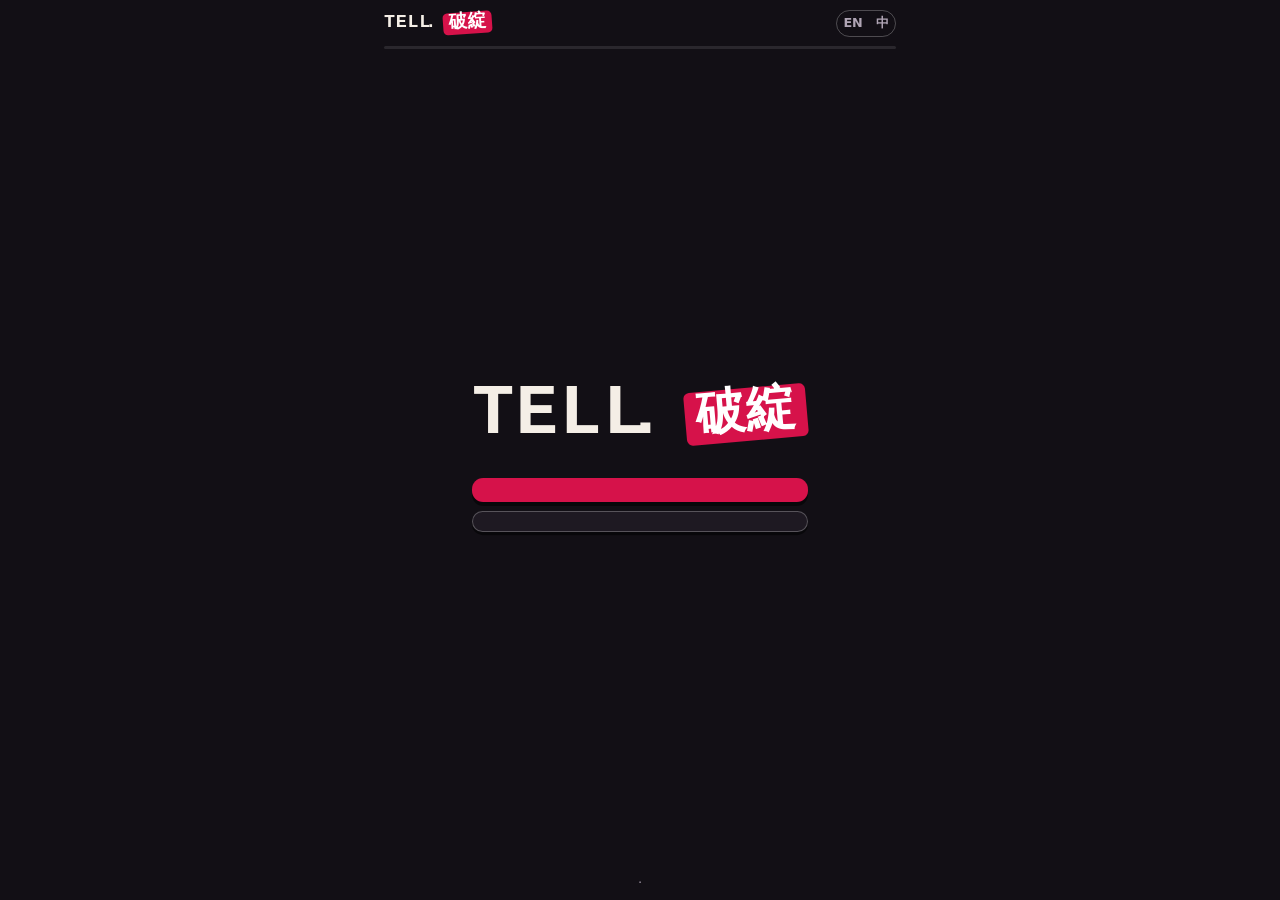
==== index.html @ 3e256051 "TELL. wordmark: tighten the period; OG image" ====
<!doctype html>
<html lang="en"><head>
<meta charset="utf-8"><meta name="viewport" content="width=device-width,initial-scale=1,viewport-fit=cover">
<title>TELL. 破綻</title>
<meta name="description" content="Everything has a tell. Six spot-what's-off games in one. A new Daily Mix every midnight (Taipei). Scams, crime scenes, floor plans, FBI files, sentences and insurance cases.">
<meta name="theme-color" content="#120f15">
<link rel="canonical" href="https://liyun-li.github.io/tell/">
<link rel="icon" href="data:image/svg+xml,%3Csvg xmlns='http://www.w3.org/2000/svg' viewBox='0 0 32 32'%3E%3Crect width='32' height='32' rx='7' fill='%23ff3d6e'/%3E%3Cellipse cx='11' cy='15' rx='5' ry='4' fill='%23fff'/%3E%3Cellipse cx='21' cy='15' rx='5' ry='4' fill='%23fff'/%3E%3Ccircle cx='13' cy='15.5' r='2.2' fill='%23120f15'/%3E%3Ccircle cx='23' cy='15.5' r='2.2' fill='%23120f15'/%3E%3C/svg%3E">
<meta property="og:type" content="website"><meta property="og:url" content="https://liyun-li.github.io/tell/">
<meta property="og:title" content="TELL. 破綻"><meta property="og:description" content="Everything has a tell. Six games, one Daily Mix. Spot it. 每一題都有破綻。">
<meta property="og:image" content="https://liyun-li.github.io/tell/og.png"><meta property="og:image:width" content="1200"><meta property="og:image:height" content="630"><meta property="og:image:alt" content="TELL. 破綻: everything has a tell.">
<meta name="twitter:card" content="summary_large_image"><meta name="twitter:image" content="https://liyun-li.github.io/tell/og.png">
<link rel="stylesheet" href="core/hub.css?v=2611040134">
</head><body>
<main class="app">
<header class="top">
 <h1 class="h1"><button class="logo" id="logo" type="button" aria-label="TELL. 破綻 home"><span>TELL<i class="dot">.</i></span><b>破綻</b></button></h1>
 <span class="pill" id="hud" aria-live="polite"></span>
 <button class="lang" id="langBtn" type="button" aria-label="EN 中 · Language / 語言"><span id="lEn" lang="en">EN</span><span id="lZh" lang="zh-Hant">中</span></button>
</header>
<div class="bar" aria-hidden="true"><div id="prog"></div></div>

<section class="screen on" id="home" aria-labelledby="bigT">
 <h2 class="big" id="bigT"><span>TELL<i class="dot">.</i></span><b>破綻</b></h2>
 <p class="sub" id="tag"></p>
 <div class="modes">
  <button class="cta" id="dailyBtn" type="button"></button>
  <button class="ghost" id="shuffleBtn" type="button"></button>
 </div>
 <div class="tiles" id="tiles" role="group" aria-labelledby="tilesL"></div>
 <p class="hsr" id="tilesL"></p>
 <p class="note" id="note"></p>
</section>

<section class="screen" id="play" aria-labelledby="rgame">
 <div class="rhead"><span id="rgame"></span><button class="qhelp" id="helpBtn" type="button" hidden>?</button></div>
 <div class="stage" id="stage"></div>
 <button class="hnext" id="hnext" type="button" hidden></button>
 <p class="hsr" id="live" aria-live="polite"></p>
 <div class="intro" id="intro" role="dialog" aria-modal="true" aria-labelledby="introT" hidden><div class="ibox"><h2 id="introT"></h2><ol id="introS"></ol><div class="iex" id="introX"></div><button class="cta" id="introOk" type="button"></button></div></div>
</section>

<section class="screen" id="end" aria-labelledby="score">
 <div class="score" id="score"></div>
 <div class="rank" id="rank"></div>
 <div class="grid" id="grid" aria-hidden="true"></div>
 <ul class="stats" id="stats"></ul>
 <div class="streak" id="streak"></div>
 <div class="row"><button class="cta" id="shareBtn" type="button"></button><button class="ghost" id="againBtn" type="button"></button></div>
 <button class="homeL" id="homeBtn" type="button"></button>
 <div class="toast" id="toast" role="status"></div>
</section>
<p class="foot" id="foot"><span id="footT"></span> · <a href="about.html" id="aboutL"></a></p>
</main>
<script type="module" src="core/app.js?v=2611040134"></script>
</body></html>
---- core/hub.css ----
:root{--bg:#120f15;--bg2:#1e1922;--fg:#f4eee6;--muted:#b0a5b5;--accent:#ff4d78;--hot:#d6124a;--accent2:#ffd23f;--card:#221c27;--radius:.7rem;--ok:#2fbf71;--bad:#ff4d4d;
--sans:system-ui,-apple-system,"Segoe UI",Roboto,"PingFang TC","Noto Sans TC","Noto Sans CJK TC","Microsoft JhengHei",sans-serif;
--mono:ui-monospace,"SF Mono",Menlo,Consolas,"Courier New","PingFang TC","Noto Sans TC","Noto Sans CJK TC",monospace}
*{box-sizing:border-box;margin:0;padding:0;-webkit-tap-highlight-color:transparent}
html,body{height:100%;overflow:hidden}
body{background:var(--bg);color:var(--fg);font-family:var(--sans);display:flex;justify-content:center}
[hidden]{display:none!important}
.hsr{position:absolute;width:1px;height:1px;overflow:hidden;clip:rect(0 0 0 0);white-space:nowrap}
button{font:inherit;cursor:pointer;color:inherit;touch-action:manipulation}
a{color:#9fd0ff}
:focus-visible{outline:3px solid var(--accent2);outline-offset:2px}
.app{width:100%;max-width:34rem;min-width:0;height:100vh;height:100dvh;display:flex;flex-direction:column;
 gap:clamp(.3rem,1.1dvh,.6rem);padding:calc(clamp(.3rem,1.1dvh,.75rem) + env(safe-area-inset-top)) calc(clamp(.45rem,3.2vw,1rem) + env(safe-area-inset-right)) calc(clamp(.3rem,1.1dvh,.75rem) + env(safe-area-inset-bottom)) calc(clamp(.45rem,3.2vw,1rem) + env(safe-area-inset-left))}
.app>.top{display:flex;align-items:center;gap:.4rem;min-width:0;flex:none}
.top .h1{flex:none;min-width:0;margin:0 auto 0 0;font:inherit;display:flex}
.top .logo{flex:none;font:900 clamp(.78rem,4vw,1.15rem)/1.1 var(--mono);letter-spacing:.04em;white-space:nowrap;background:none;border:0;color:var(--fg);display:flex;align-items:center;gap:.3em}
.top .logo b{color:#fff;background:var(--hot);padding:.05em .3em;border-radius:.25em;transform:rotate(-4deg);display:inline-block}
.top .pill{flex:0 1 auto;min-width:0;white-space:nowrap;overflow:hidden;text-overflow:ellipsis;font:800 clamp(.56rem,2.7vw,.85rem) var(--mono);border:1px solid #ffffff40;border-radius:999px;padding:.25em .5em}
.top .pill:empty{display:none}.top .pill.pop{animation:hpop .35s}.top .pill.hurt{animation:hhurt .6s}
.top .lang{flex:none;display:flex;border:1px solid #ffffff40;border-radius:999px;background:none;overflow:hidden;font:800 clamp(.62rem,3vw,.8rem) var(--sans);color:var(--muted);padding:0}
.top .lang span{padding:.3em .5em}.top .lang span.on{background:var(--fg);color:var(--bg)}
.app>.bar{height:3px;background:#ffffff1a;border-radius:2px;overflow:hidden;flex:none}.app>.bar>div{height:100%;width:0;background:var(--accent);transition:width .3s}
.app>.screen{display:none;flex-direction:column;align-items:center;justify-content:center;text-align:center;gap:clamp(.3rem,1.6dvh,.9rem);flex:1 1 0;min-height:0;overflow:hidden}
.app>.screen.on{display:flex}
/* home */
#home .big{font:900 clamp(2rem,min(15vw,9dvh),4.4rem)/1 var(--mono);letter-spacing:.02em;display:flex;align-items:center;gap:.25em}
#home .big b{color:#fff;background:var(--hot);padding:.04em .22em;border-radius:.12em;transform:rotate(-5deg);font-size:.7em;display:inline-block}
#home .sub{color:var(--muted);font-size:clamp(.72rem,min(3.9vw,2.4dvh),1rem);max-width:24rem;line-height:1.35}
#home .modes{display:flex;flex-direction:column;gap:clamp(.3rem,1.2dvh,.55rem);width:min(100%,21rem);flex:none}
#home .cta,#end .cta{background:var(--hot);color:#fff;border:0;border-radius:var(--radius);font-weight:900;font-size:clamp(.92rem,min(5.2vw,3.2dvh),1.3rem);padding:clamp(.35rem,1.3dvh,.75rem) 1rem;box-shadow:0 .25rem 0 #0008;line-height:1.15}
#home .cta small,#home .ghost small,#end .cta small,#end .ghost small{display:block;font-weight:700;font-size:.62em}
#home .ghost,#end .ghost{background:var(--bg2);border:1px solid #ffffff40;border-radius:var(--radius);padding:clamp(.3rem,1.1dvh,.6rem) .9rem;font-weight:800;font-size:clamp(.78rem,min(4vw,2.6dvh),.98rem);line-height:1.15;box-shadow:0 .2rem 0 #0008}
#home .cta:active,#home .ghost:active,#end .cta:active,#end .ghost:active,#home .tile:active,#hnext:active{transform:translateY(2px) scale(.98);box-shadow:0 .08rem 0 #0008}
#home .tiles{display:grid;grid-template-columns:repeat(3,minmax(0,1fr));gap:clamp(.25rem,1dvh,.5rem);width:min(100%,21rem);flex:0 1 auto;min-height:0}
#home .tile{min-width:0;min-height:0;background:var(--card);border:1px solid #ffffff2a;border-radius:var(--radius);padding:clamp(.2rem,.9dvh,.5rem) .2rem;display:flex;flex-direction:column;align-items:center;justify-content:center;gap:.1em;box-shadow:0 .18rem 0 #0008;overflow:hidden}
#home .tile .ic{font-size:clamp(1rem,min(6vw,3.6dvh),1.6rem);line-height:1}
#home .tile .nm{font:800 clamp(.56rem,min(2.9vw,1.8dvh),.78rem)/1.15 var(--sans);overflow-wrap:anywhere;max-width:100%}
#home .tile[aria-disabled=true]{opacity:.38}
#home .links{display:flex;gap:.9rem;flex-wrap:wrap;justify-content:center;font-size:clamp(.6rem,min(3vw,1.9dvh),.8rem)}
#home .links a{color:var(--muted)}
#home .note{font-size:clamp(.58rem,min(2.9vw,1.8dvh),.76rem);color:var(--muted);max-width:26rem;line-height:1.3}#home .note:empty{display:none}
/* play */
#play{display:none;flex-direction:column;align-items:stretch;text-align:initial;gap:clamp(.25rem,.9dvh,.5rem);flex:1 1 0;min-height:0}
#play.on{display:flex}
#play>.rhead{flex:none;display:flex;align-items:center;justify-content:space-between;gap:.5rem;min-width:0;font:800 clamp(.58rem,min(3vw,1.9dvh),.8rem) var(--mono);color:var(--muted);letter-spacing:.06em}
#play>.rhead>span{min-width:0;overflow:hidden;text-overflow:ellipsis;white-space:nowrap}
#play .qhelp{flex:none;width:1.9em;height:1.9em;border-radius:50%;border:1px solid #ffffff55;background:var(--bg2);color:var(--fg);font:900 1em/1 var(--sans);display:grid;place-items:center;padding:0}
#play{position:relative}
#play>.intro{position:absolute;inset:0;z-index:20;display:flex;align-items:center;justify-content:center;background:#120f15e6;padding:clamp(.4rem,3vw,1rem)}
#play .ibox{width:min(100%,24rem);max-height:100%;min-height:0;overflow:hidden;display:flex;flex-direction:column;gap:clamp(.4rem,1.6dvh,.8rem);background:var(--card);border:1px solid #ffffff2a;border-radius:var(--radius);padding:clamp(.6rem,2.4dvh,1.2rem) clamp(.7rem,4vw,1.2rem);box-shadow:0 .4rem 0 #0008;animation:hpop .3s}
#play .ibox h2{font:900 clamp(1rem,min(5.6vw,3.4dvh),1.4rem)/1.15 var(--sans);text-align:center}
#play .ibox ol{list-style:none;counter-reset:s;display:flex;flex-direction:column;gap:clamp(.25rem,1.2dvh,.55rem);min-height:0}
#play .ibox li{counter-increment:s;display:flex;gap:.6em;align-items:baseline;font:600 clamp(.8rem,min(4.3vw,2.6dvh),1.05rem)/1.35 var(--sans)}
#play .ibox li::before{content:counter(s);flex:none;font:900 .8em var(--mono);background:var(--accent2);color:#000;border-radius:999px;min-width:1.6em;text-align:center;padding:.1em .3em}
#play .iex{flex:0 1 auto;min-height:0;overflow:hidden;border-radius:.5rem;background:var(--bg2);padding:.5rem;font-size:clamp(.72rem,min(3.8vw,2.3dvh),.95rem)}
#play .ibox .cta{background:var(--hot);color:#fff;border:0;border-radius:var(--radius);font:900 clamp(.92rem,min(5vw,3dvh),1.2rem) var(--sans);padding:clamp(.4rem,1.4dvh,.7rem) 1rem;box-shadow:0 .25rem 0 #0008;flex:none}
#play>.stage{flex:1 1 0;min-height:0;min-width:0;display:flex;flex-direction:column;overflow:hidden;position:relative}
#play>.stage>.mroot{flex:1 1 0;min-height:0;min-width:0;display:flex;flex-direction:column;overflow:hidden}
#hnext{flex:none;background:var(--fg);color:var(--bg);border:0;border-radius:var(--radius);font:900 clamp(.86rem,min(4.8vw,3dvh),1.15rem) var(--mono);padding:clamp(.35rem,1.2dvh,.65rem) 1rem;box-shadow:0 .2rem 0 #0008}
#play .hub-wait{flex:1;display:flex;flex-direction:column;align-items:center;justify-content:center;gap:.6rem;font:800 clamp(.8rem,3.6vw,1rem) var(--mono);color:var(--muted)}
#play .hub-spin{width:1.6rem;height:1.6rem;border-radius:50%;border:.22rem solid #ffffff22;border-top-color:var(--accent);animation:hspin .8s linear infinite}
/* end */
#end .score{font:900 clamp(2rem,min(13vw,8dvh),3.8rem)/1 var(--mono)}
#end .score small{font-size:.4em;color:var(--muted)}
#end .rank{font:900 clamp(.9rem,min(5vw,3dvh),1.3rem) var(--mono);color:var(--accent2)}
#end .grid{font-size:clamp(.9rem,min(5vw,3.2dvh),1.4rem);line-height:1.25;letter-spacing:.08em;white-space:pre;flex:none}
#end .stats{list-style:none;display:flex;flex-direction:column;gap:clamp(.12rem,.6dvh,.3rem);width:min(100%,22rem);flex:0 1 auto;min-height:0;overflow:hidden}
#end .stats li{background:var(--card);border-radius:.45rem;padding:clamp(.15rem,.6dvh,.35rem) .6rem;font:600 clamp(.64rem,min(3.4vw,2.1dvh),.88rem)/1.3 var(--sans);text-align:left;display:flex;gap:.5em;min-width:0}
#end .stats li b{flex:none}#end .stats li span{min-width:0;flex:1 1 auto;overflow:hidden;text-overflow:ellipsis;white-space:nowrap}#end .stats li i{flex:none;align-self:center;font:800 .9em var(--mono);font-style:normal;color:var(--muted)}
#end .homeL{background:none;border:0;color:var(--muted);font:700 clamp(.66rem,min(3.4vw,2.1dvh),.88rem) var(--sans);text-decoration:underline;padding:.3em .8em;flex:none}
#end .streak{font:800 clamp(.66rem,min(3.4vw,2.1dvh),.88rem) var(--mono);color:var(--accent2)}#end .streak:empty{display:none}
#end .row{display:flex;gap:.5rem;width:min(100%,21rem);flex:none}#end .row>*{flex:1 1 0;min-width:0}
#end .toast{font:800 .8rem var(--mono);color:var(--ok);min-height:1em}#end .toast:empty{display:none}
.app>.foot{flex:none;text-align:center;font-size:clamp(.56rem,min(2.8vw,1.7dvh),.72rem);color:var(--muted)}
.app>.foot a{color:var(--muted)}
#play.on~.foot{display:none}
@keyframes hpop{50%{transform:scale(1.15)}}
@keyframes hhurt{0%,100%{transform:none}20%{transform:translateX(-4px);border-color:var(--bad);color:var(--bad)}40%{transform:translateX(4px)}60%{transform:translateX(-3px);border-color:var(--bad)}}
@keyframes hspin{to{transform:rotate(1turn)}}
@media (prefers-reduced-motion:reduce){.app>.top *,#home *,#end *{animation:none!important;transition:none!important}}
@media (orientation:landscape) and (max-height:500px){
 #home{flex-direction:row;flex-wrap:wrap;align-content:center}
 #end .rank,#end .streak{display:none}}
/* glue (see NOTES.md): bold the big verdict buttons so their module colours pass WCAG large-text contrast */
#stage .m-sos .g,#stage .m-cozy .g{font-weight:800}
.top .logo .dot,#home .big .dot{font-style:normal;margin-left:-.32em}
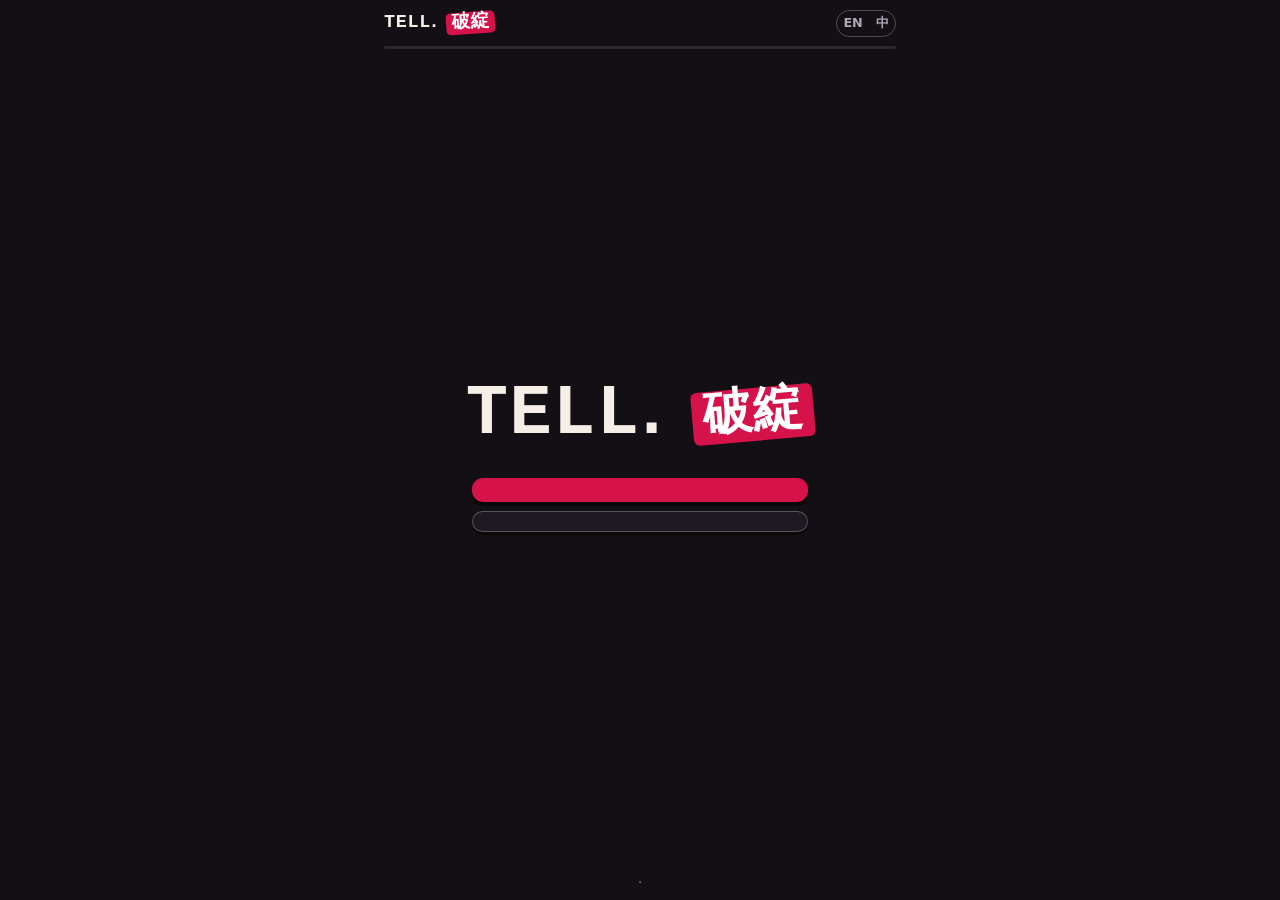
==== commit 1aa31770: "TELL. wordmark: keep the period visible" ====
--- a/index.html
+++ b/index.html
@@ -10,7 +10,7 @@
 <meta property="og:title" content="TELL. 破綻"><meta property="og:description" content="Everything has a tell. Six games, one Daily Mix. Spot it. 每一題都有破綻。">
 <meta property="og:image" content="https://liyun-li.github.io/tell/og.png"><meta property="og:image:width" content="1200"><meta property="og:image:height" content="630"><meta property="og:image:alt" content="TELL. 破綻: everything has a tell.">
 <meta name="twitter:card" content="summary_large_image"><meta name="twitter:image" content="https://liyun-li.github.io/tell/og.png">
-<link rel="stylesheet" href="core/hub.css?v=2611040134">
+<link rel="stylesheet" href="core/hub.css?v=2611040137">
 </head><body>
 <main class="app">
 <header class="top">
@@ -52,5 +52,5 @@
 </section>
 <p class="foot" id="foot"><span id="footT"></span> · <a href="about.html" id="aboutL"></a></p>
 </main>
-<script type="module" src="core/app.js?v=2611040134"></script>
+<script type="module" src="core/app.js?v=2611040137"></script>
 </body></html>
--- a/core/hub.css
+++ b/core/hub.css
@@ -83,4 +83,4 @@
  #end .rank,#end .streak{display:none}}
 /* glue (see NOTES.md): bold the big verdict buttons so their module colours pass WCAG large-text contrast */
 #stage .m-sos .g,#stage .m-cozy .g{font-weight:800}
-.top .logo .dot,#home .big .dot{font-style:normal;margin-left:-.32em}
+.top .logo .dot,#home .big .dot{font-style:normal;margin-left:-.14em}
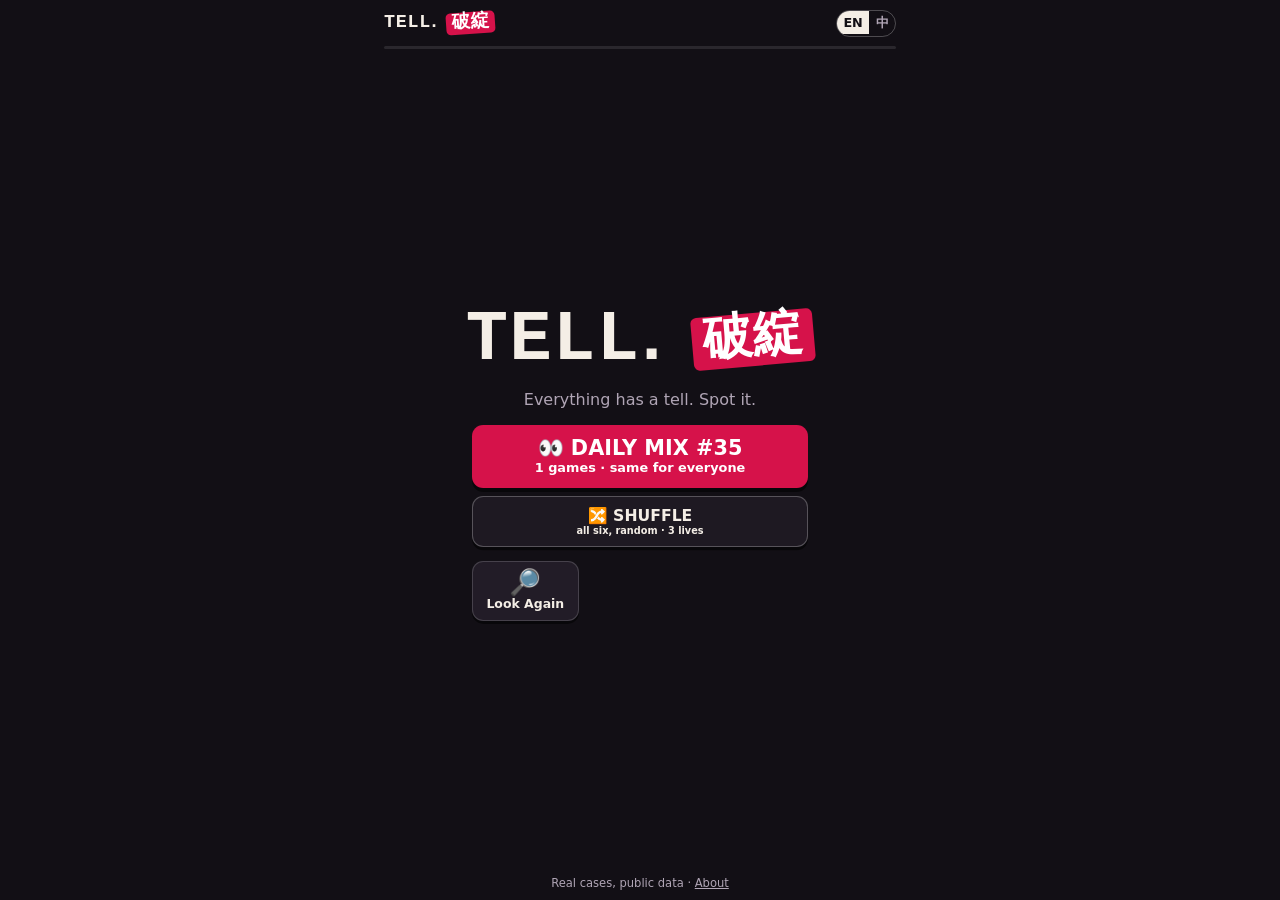
==== commit ed4d0170: "Look Again: categories follow the FBI's own lists; a round never shows two fitting options" ====
--- a/index.html
+++ b/index.html
@@ -10,7 +10,7 @@
 <meta property="og:title" content="TELL. 破綻"><meta property="og:description" content="Everything has a tell. Six games, one Daily Mix. Spot it. 每一題都有破綻。">
 <meta property="og:image" content="https://liyun-li.github.io/tell/og.png"><meta property="og:image:width" content="1200"><meta property="og:image:height" content="630"><meta property="og:image:alt" content="TELL. 破綻: everything has a tell.">
 <meta name="twitter:card" content="summary_large_image"><meta name="twitter:image" content="https://liyun-li.github.io/tell/og.png">
-<link rel="stylesheet" href="core/hub.css?v=2611040137">
+<link rel="stylesheet" href="core/hub.css?v=2611201931">
 </head><body>
 <main class="app">
 <header class="top">
@@ -52,5 +52,5 @@
 </section>
 <p class="foot" id="foot"><span id="footT"></span> · <a href="about.html" id="aboutL"></a></p>
 </main>
-<script type="module" src="core/app.js?v=2611040137"></script>
+<script type="module" src="core/app.js?v=2611201931"></script>
 </body></html>
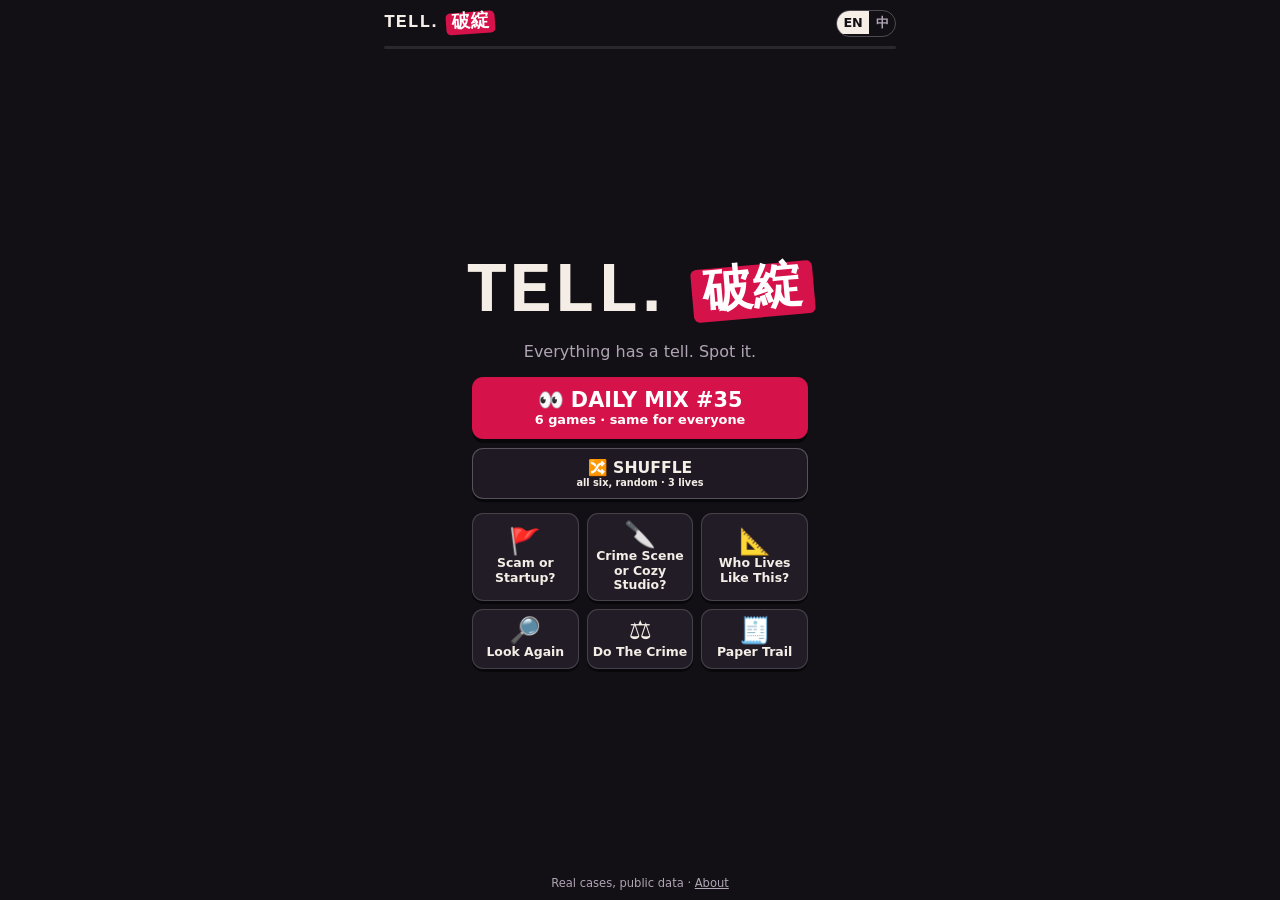
==== commit 896c1a2b: "Look: 4 U.S. agencies, Drug trafficking category, multi-answer rounds" ====
--- a/index.html
+++ b/index.html
@@ -10,7 +10,7 @@
 <meta property="og:title" content="TELL. 破綻"><meta property="og:description" content="Everything has a tell. Six games, one Daily Mix. Spot it. 每一題都有破綻。">
 <meta property="og:image" content="https://liyun-li.github.io/tell/og.png"><meta property="og:image:width" content="1200"><meta property="og:image:height" content="630"><meta property="og:image:alt" content="TELL. 破綻: everything has a tell.">
 <meta name="twitter:card" content="summary_large_image"><meta name="twitter:image" content="https://liyun-li.github.io/tell/og.png">
-<link rel="stylesheet" href="core/hub.css?v=2611201931">
+<link rel="stylesheet" href="core/hub.css?v=2611202151">
 </head><body>
 <main class="app">
 <header class="top">
@@ -52,5 +52,5 @@
 </section>
 <p class="foot" id="foot"><span id="footT"></span> · <a href="about.html" id="aboutL"></a></p>
 </main>
-<script type="module" src="core/app.js?v=2611201931"></script>
+<script type="module" src="core/app.js?v=2611202151"></script>
 </body></html>
